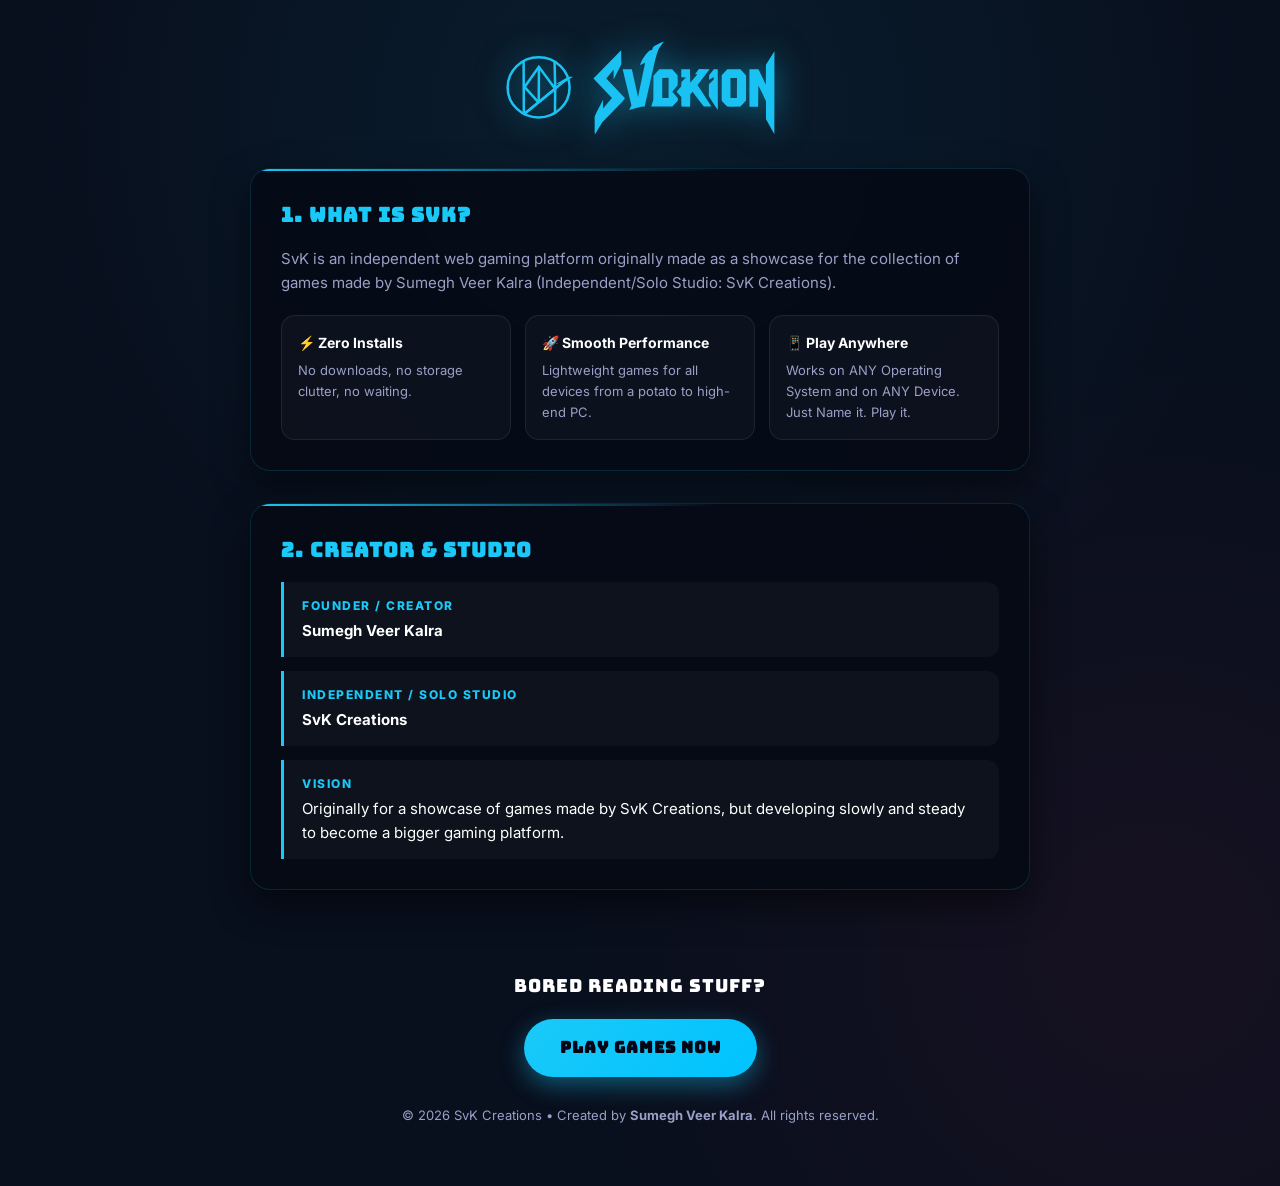
==== about/index.html @ 421b3f9d "Rebranding. Some small Tweaks. Base for Game Builder." ====
<!DOCTYPE html>
<html lang="en">
<head>
    <meta charset="UTF-8">
    <meta name="viewport" content="width=device-width, initial-scale=1.0, maximum-scale=1.0, user-scalable=no">
    <title>About SvK | SvK Games & SvK Creations by Sumegh Veer Kalra</title>
    <meta name="description" content="Learn about SvK Games, the free web gaming platform created by Sumegh Veer Kalra (SvK Creations). Featuring original games like Drop-Off and The Button.">
    <meta name="keywords" content="about svk, svk games about, svk about, about svk games, sumegh veer kalra, svk creations, svk games, drop-off svk, the button svk, independent web game developer">
    <meta name="author" content="Sumegh Veer Kalra, SvK Creations">
    <meta name="creator" content="Sumegh Veer Kalra, SvK Creations">
    <meta name="robots" content="index, follow, max-image-preview:large">
    <link rel="canonical" href="https://svk-games.netlify.app/about">
    <link rel="icon" type="image/svg+xml" href="/favicon.svg">
    <link rel="alternate icon" href="/favicon.ico">

    <meta property="og:type" content="website">
    <meta property="og:url" content="https://svk-games.netlify.app/about">
    <meta property="og:title" content="About SvK | SvK Games & SvK Creations by Sumegh Veer Kalra">
    <meta property="og:description" content="Learn about SvK Games, the free web gaming platform created by Sumegh Veer Kalra (SvK Creations). Featuring original games like Drop-Off and The Button.">
    <meta property="og:image" content="https://svk-games.netlify.app/og-image.png">

    <link rel="preconnect" href="https://fonts.googleapis.com">
    <link rel="preconnect" href="https://fonts.gstatic.com" crossorigin>
    <link href="https://fonts.googleapis.com/css2?family=Bungee&family=Inter:wght@400;600;700;800&display=swap" rel="stylesheet">

    <script type="application/ld+json">
    {
      "@context": "https://schema.org",
      "@type": "AboutPage",
      "name": "About SvK Games",
      "url": "https://svk-games.netlify.app/about",
      "description": "SvK is an independent web gaming platform showcase created by Sumegh Veer Kalra (SvK Creations).",
      "mainEntity": {
        "@type": "Organization",
        "name": "SvK Creations",
        "founder": {
          "@type": "Person",
          "name": "Sumegh Veer Kalra"
        }
      }
    }
    </script>

    <style>
        :root {
            --bg-main: #080f1d;
            --bg-card: rgba(5, 10, 20, 0.85);
            --color-accent: #1ac9f8;
            --color-neon-pink: #1ac9f8;
            --text-primary: #ffffff;
            --text-secondary: #9aa0c7;
            --border-glow: rgba(26, 201, 248, 0.15);
            --font-heading: 'Bungee', cursive;
            --font-body: 'Inter', -apple-system, BlinkMacSystemFont, sans-serif;
        }

        * {
            margin: 0;
            padding: 0;
            box-sizing: border-box;
        }

        body {
            background-color: var(--bg-main);
            color: var(--text-primary);
            font-family: var(--font-body);
            line-height: 1.6;
            min-height: 100vh;
            display: flex;
            flex-direction: column;
            align-items: center;
            padding: 40px 20px;
            background-image: 
                radial-gradient(circle at 50% 10%, rgba(26, 201, 248, 0.08) 0%, transparent 50%),
                radial-gradient(circle at 90% 80%, rgba(255, 51, 102, 0.06) 0%, transparent 40%);
            overflow-x: hidden;
        }

        .container {
            max-width: 780px;
            width: 100%;
            display: flex;
            flex-direction: column;
            gap: 32px;
        }

        .header-section {
            text-align: center;
            display: flex;
            flex-direction: column;
            align-items: center;
            gap: 12px;
        }

        .logo {
            font-family: var(--font-heading);
            font-size: 42px;
            color: var(--color-accent);
            text-decoration: none;
            display: inline-flex;
            align-items: center;
            gap: 16px;
            text-shadow: 0 0 20px rgba(26, 201, 248, 0.5);
            transition: transform 0.2s ease;
        }

        .header-brand-icon {
            width: 72px;
            height: 72px;
            border-radius: 50%;
            filter: drop-shadow(0 0 16px rgba(26, 201, 248, 0.5));
            transition: transform 0.2s ease, filter 0.2s ease;
            flex-shrink: 0;
        }

        .logo:hover .header-brand-icon {
            transform: scale(1.05) rotate(6deg);
            filter: drop-shadow(0 0 24px rgba(26, 201, 248, 0.8));
        }

        .logo:hover {
            transform: scale(1.05);
        }

        .logo .logo-v {
            font-size: 32px;
            margin: 0 1px;
        }

        .page-badge {
            font-size: 11px;
            font-weight: 800;
            letter-spacing: 2px;
            color: var(--color-accent);
            text-transform: uppercase;
            background: rgba(255, 51, 102, 0.1);
            border: 1px solid rgba(255, 51, 102, 0.3);
            padding: 4px 14px;
            border-radius: 20px;
        }

        .section-card {
            background: var(--bg-card);
            border: 1px solid var(--border-glow);
            border-radius: 20px;
            padding: 30px;
            backdrop-filter: blur(16px);
            box-shadow: 0 15px 35px rgba(0, 0, 0, 0.5);
            position: relative;
            overflow: hidden;
        }

        .section-card::before {
            content: '';
            position: absolute;
            top: 0;
            left: 0;
            right: 0;
            height: 2px;
            background: linear-gradient(90deg, var(--color-accent), transparent 60%);
        }

        .section-title {
            font-family: var(--font-heading);
            font-size: 20px;
            color: var(--color-accent);
            margin-bottom: 16px;
            letter-spacing: 1px;
            display: flex;
            align-items: center;
            gap: 10px;
        }

        .section-desc {
            color: var(--text-secondary);
            font-size: 15px;
            margin-bottom: 20px;
        }

        .feature-grid {
            display: grid;
            grid-template-columns: repeat(auto-fit, minmax(220px, 1fr));
            gap: 14px;
        }

        .feature-box {
            background: rgba(255, 255, 255, 0.03);
            border: 1px solid rgba(255, 255, 255, 0.08);
            border-radius: 14px;
            padding: 16px;
            display: flex;
            flex-direction: column;
            gap: 6px;
            transition: transform 0.2s ease, border-color 0.2s ease;
        }

        .feature-box:hover {
            transform: translateY(-2px);
            border-color: rgba(26, 201, 248, 0.4);
        }

        .feature-title {
            font-weight: 700;
            font-size: 14px;
            color: #ffffff;
        }

        .feature-desc {
            font-size: 13px;
            color: var(--text-secondary);
        }

        .info-list {
            display: flex;
            flex-direction: column;
            gap: 14px;
        }

        .info-item {
            background: rgba(255, 255, 255, 0.03);
            border-left: 3px solid var(--color-accent);
            border-radius: 0 12px 12px 0;
            padding: 14px 18px;
        }

        .info-label {
            font-size: 12px;
            font-weight: 800;
            text-transform: uppercase;
            letter-spacing: 1.5px;
            color: var(--color-accent);
            margin-bottom: 4px;
        }

        .info-val {
            font-size: 15px;
            color: #ffffff;
        }

        .games-list {
            display: flex;
            flex-direction: column;
            gap: 14px;
        }

        .game-item {
            background: rgba(255, 255, 255, 0.03);
            border: 1px solid rgba(255, 255, 255, 0.08);
            border-radius: 14px;
            padding: 18px;
            display: flex;
            justify-content: space-between;
            align-items: center;
            gap: 16px;
            transition: all 0.2s ease;
        }

        .game-item:hover {
            border-color: var(--color-accent);
            box-shadow: 0 0 20px rgba(26, 201, 248, 0.1);
        }

        .game-item-info {
            display: flex;
            flex-direction: column;
            gap: 4px;
        }

        .game-item-title {
            font-family: var(--font-heading);
            font-size: 16px;
            color: #ffffff;
            letter-spacing: 1px;
        }

        .game-item-desc {
            font-size: 13px;
            color: var(--text-secondary);
        }

        .game-item-btn {
            background: rgba(26, 201, 248, 0.1);
            border: 1px solid var(--color-accent);
            color: var(--color-accent);
            font-family: var(--font-heading);
            font-size: 12px;
            padding: 8px 18px;
            border-radius: 20px;
            text-decoration: none;
            white-space: nowrap;
            letter-spacing: 1px;
            transition: all 0.2s ease;
            flex-shrink: 0;
        }

        .game-item-btn:hover {
            background: var(--color-accent);
            color: #050515;
            box-shadow: 0 0 15px rgba(26, 201, 248, 0.6);
            transform: scale(1.05);
        }

        .upcoming-note {
            font-size: 13px;
            font-weight: 700;
            color: var(--color-accent);
            text-align: center;
            margin-top: 10px;
            letter-spacing: 1px;
            text-transform: uppercase;
        }

        .cta-section {
            text-align: center;
            display: flex;
            flex-direction: column;
            align-items: center;
            gap: 18px;
            padding: 50px 20px 20px;
        }

        .cta-question {
            font-family: var(--font-heading);
            font-size: 18px;
            color: var(--text-primary);
            letter-spacing: 1px;
        }

        .cta-btn {
            display: inline-flex;
            align-items: center;
            gap: 10px;
            background: linear-gradient(135deg, var(--color-accent), #00c3ff);
            color: #050515;
            font-family: var(--font-heading);
            font-size: 16px;
            text-decoration: none;
            padding: 16px 36px;
            border-radius: 30px;
            font-weight: 800;
            letter-spacing: 1px;
            box-shadow: 0 8px 25px rgba(26, 201, 248, 0.4);
            transition: transform 0.2s ease, box-shadow 0.2s ease;
        }

        .cta-btn:hover {
            transform: translateY(-3px) scale(1.03);
            box-shadow: 0 12px 35px rgba(26, 201, 248, 0.7);
        }

        .footer-copyright {
            font-size: 13px;
            color: var(--text-secondary);
            margin-top: 10px;
        }

        @media (max-width: 600px) {
            .section-card {
                padding: 20px;
            }
            .game-item {
                flex-direction: column;
                align-items: flex-start;
            }
            .game-item-btn {
                width: 100%;
                text-align: center;
            }
            .logo {
                font-size: 34px;
            }
            .header-brand-icon {
                width: 52px;
                height: 52px;
            }
            .logo-img {
                height: 68px;
            }
        }
    .logo-img {
            height: 96px;
            width: auto;
            display: block;
            filter: drop-shadow(0 0 16px rgba(26, 201, 248, 0.5));
            transition: transform 0.2s ease, filter 0.2s ease;
        }
        .logo-img:hover {
            transform: scale(1.04);
            filter: drop-shadow(0 0 24px rgba(26, 201, 248, 0.75));
        }
    </style>
</head>
<body>

    <div class="container">
        <div class="header-section">
            <a href="/" class="logo" title="Svokion"><img src="/svokion-icon.svg" alt="" class="header-brand-icon"><img src="/svokion.svg" alt="Svokion" class="logo-img"></a>
        </div>

        <section class="section-card">
            <h2 class="section-title">1. WHAT IS SvK?</h2>
            <p class="section-desc">
                SvK is an independent web gaming platform originally made as a showcase for the collection of games made by Sumegh Veer Kalra (Independent/Solo Studio: SvK Creations).
            </p>
            <div class="feature-grid">
                <div class="feature-box">
                    <span class="feature-title">⚡ Zero Installs</span>
                    <span class="feature-desc">No downloads, no storage clutter, no waiting.</span>
                </div>
                <div class="feature-box">
                    <span class="feature-title">🚀 Smooth Performance</span>
                    <span class="feature-desc">Lightweight games for all devices from a potato to high-end PC.</span>
                </div>
                <div class="feature-box">
                    <span class="feature-title">📱 Play Anywhere</span>
                    <span class="feature-desc">Works on ANY Operating System and on ANY Device. Just Name it. Play it.</span>
                </div>
            </div>
        </section>

        <section class="section-card">
            <h2 class="section-title">2. CREATOR & STUDIO</h2>
            <div class="info-list">
                <div class="info-item">
                    <div class="info-label">Founder / Creator</div>
                    <div class="info-val"><strong>Sumegh Veer Kalra</strong></div>
                </div>
                <div class="info-item">
                    <div class="info-label">Independent / Solo Studio</div>
                    <div class="info-val"><strong>SvK Creations</strong></div>
                </div>
                <div class="info-item">
                    <div class="info-label">Vision</div>
                    <div class="info-val">Originally for a showcase of games made by SvK Creations, but developing slowly and steady to become a bigger gaming platform.</div>
                </div>
            </div>
        </section>

        

        <div class="cta-section">
            <div class="cta-question">Bored reading stuff?</div>
            <a href="https://svk-games.netlify.app/" class="cta-btn">PLAY GAMES NOW</a>
            <div class="footer-copyright">
                © 2026 SvK Creations • Created by <strong>Sumegh Veer Kalra</strong>. All rights reserved.
            </div>
        </div>
    </div>

</body>
</html>
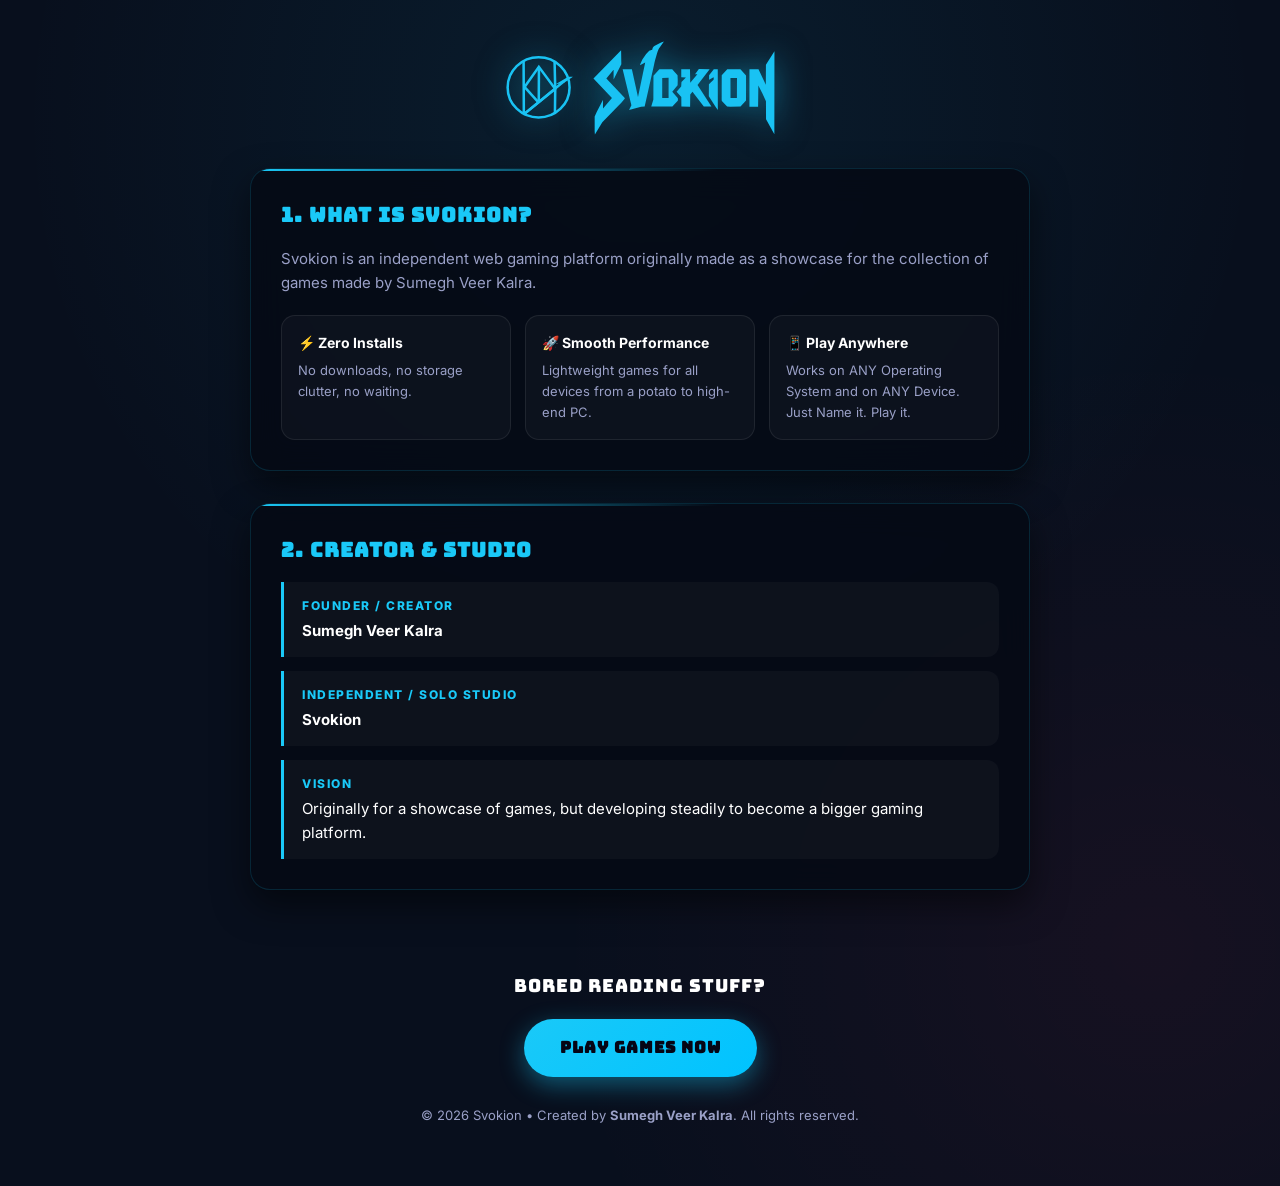
==== commit 7036e543: "Rebranded SvK Games to Svokion PROPERLY" ====
--- a/about/index.html
+++ b/about/index.html
@@ -3,21 +3,21 @@
 <head>
     <meta charset="UTF-8">
     <meta name="viewport" content="width=device-width, initial-scale=1.0, maximum-scale=1.0, user-scalable=no">
-    <title>About SvK | SvK Games & SvK Creations by Sumegh Veer Kalra</title>
-    <meta name="description" content="Learn about SvK Games, the free web gaming platform created by Sumegh Veer Kalra (SvK Creations). Featuring original games like Drop-Off and The Button.">
-    <meta name="keywords" content="about svk, svk games about, svk about, about svk games, sumegh veer kalra, svk creations, svk games, drop-off svk, the button svk, independent web game developer">
-    <meta name="author" content="Sumegh Veer Kalra, SvK Creations">
-    <meta name="creator" content="Sumegh Veer Kalra, SvK Creations">
+    <title>About | Svokion by Sumegh Veer Kalra</title>
+    <meta name="description" content="Learn about Svokion, the free web gaming platform created by Sumegh Veer Kalra. Featuring original games like Drop-Off and The Button.">
+    <meta name="keywords" content="about svokion, svokion games, sumegh veer kalra, drop-off, the button, independent web game developer">
+    <meta name="author" content="Sumegh Veer Kalra, Svokion">
+    <meta name="creator" content="Sumegh Veer Kalra, Svokion">
     <meta name="robots" content="index, follow, max-image-preview:large">
-    <link rel="canonical" href="https://svk-games.netlify.app/about">
+    <link rel="canonical" href="https://svokion.netlify.app/about">
     <link rel="icon" type="image/svg+xml" href="/favicon.svg">
     <link rel="alternate icon" href="/favicon.ico">
 
     <meta property="og:type" content="website">
-    <meta property="og:url" content="https://svk-games.netlify.app/about">
-    <meta property="og:title" content="About SvK | SvK Games & SvK Creations by Sumegh Veer Kalra">
-    <meta property="og:description" content="Learn about SvK Games, the free web gaming platform created by Sumegh Veer Kalra (SvK Creations). Featuring original games like Drop-Off and The Button.">
-    <meta property="og:image" content="https://svk-games.netlify.app/og-image.png">
+    <meta property="og:url" content="https://svokion.netlify.app/about">
+    <meta property="og:title" content="About | Svokion by Sumegh Veer Kalra">
+    <meta property="og:description" content="Learn about Svokion, the free web gaming platform created by Sumegh Veer Kalra. Featuring original games like Drop-Off and The Button.">
+    <meta property="og:image" content="https://svokion.netlify.app/og-image.png?v=3">
 
     <link rel="preconnect" href="https://fonts.googleapis.com">
     <link rel="preconnect" href="https://fonts.gstatic.com" crossorigin>
@@ -27,12 +27,12 @@
     {
       "@context": "https://schema.org",
       "@type": "AboutPage",
-      "name": "About SvK Games",
-      "url": "https://svk-games.netlify.app/about",
-      "description": "SvK is an independent web gaming platform showcase created by Sumegh Veer Kalra (SvK Creations).",
+      "name": "About Svokion",
+      "url": "https://svokion.netlify.app/about",
+      "description": "Svokion is an independent web gaming platform showcase created by Sumegh Veer Kalra.",
       "mainEntity": {
         "@type": "Organization",
-        "name": "SvK Creations",
+        "name": "Svokion",
         "founder": {
           "@type": "Person",
           "name": "Sumegh Veer Kalra"
@@ -398,9 +398,9 @@
         </div>
 
         <section class="section-card">
-            <h2 class="section-title">1. WHAT IS SvK?</h2>
+            <h2 class="section-title">1. WHAT IS SVOKION?</h2>
             <p class="section-desc">
-                SvK is an independent web gaming platform originally made as a showcase for the collection of games made by Sumegh Veer Kalra (Independent/Solo Studio: SvK Creations).
+                Svokion is an independent web gaming platform originally made as a showcase for the collection of games made by Sumegh Veer Kalra.
             </p>
             <div class="feature-grid">
                 <div class="feature-box">
@@ -427,11 +427,11 @@
                 </div>
                 <div class="info-item">
                     <div class="info-label">Independent / Solo Studio</div>
-                    <div class="info-val"><strong>SvK Creations</strong></div>
+                    <div class="info-val"><strong>Svokion</strong></div>
                 </div>
                 <div class="info-item">
                     <div class="info-label">Vision</div>
-                    <div class="info-val">Originally for a showcase of games made by SvK Creations, but developing slowly and steady to become a bigger gaming platform.</div>
+                    <div class="info-val">Originally for a showcase of games, but developing steadily to become a bigger gaming platform.</div>
                 </div>
             </div>
         </section>
@@ -440,9 +440,9 @@
 
         <div class="cta-section">
             <div class="cta-question">Bored reading stuff?</div>
-            <a href="https://svk-games.netlify.app/" class="cta-btn">PLAY GAMES NOW</a>
+            <a href="https://svokion.netlify.app/" class="cta-btn">PLAY GAMES NOW</a>
             <div class="footer-copyright">
-                © 2026 SvK Creations • Created by <strong>Sumegh Veer Kalra</strong>. All rights reserved.
+                © 2026 Svokion • Created by <strong>Sumegh Veer Kalra</strong>. All rights reserved.
             </div>
         </div>
     </div>
